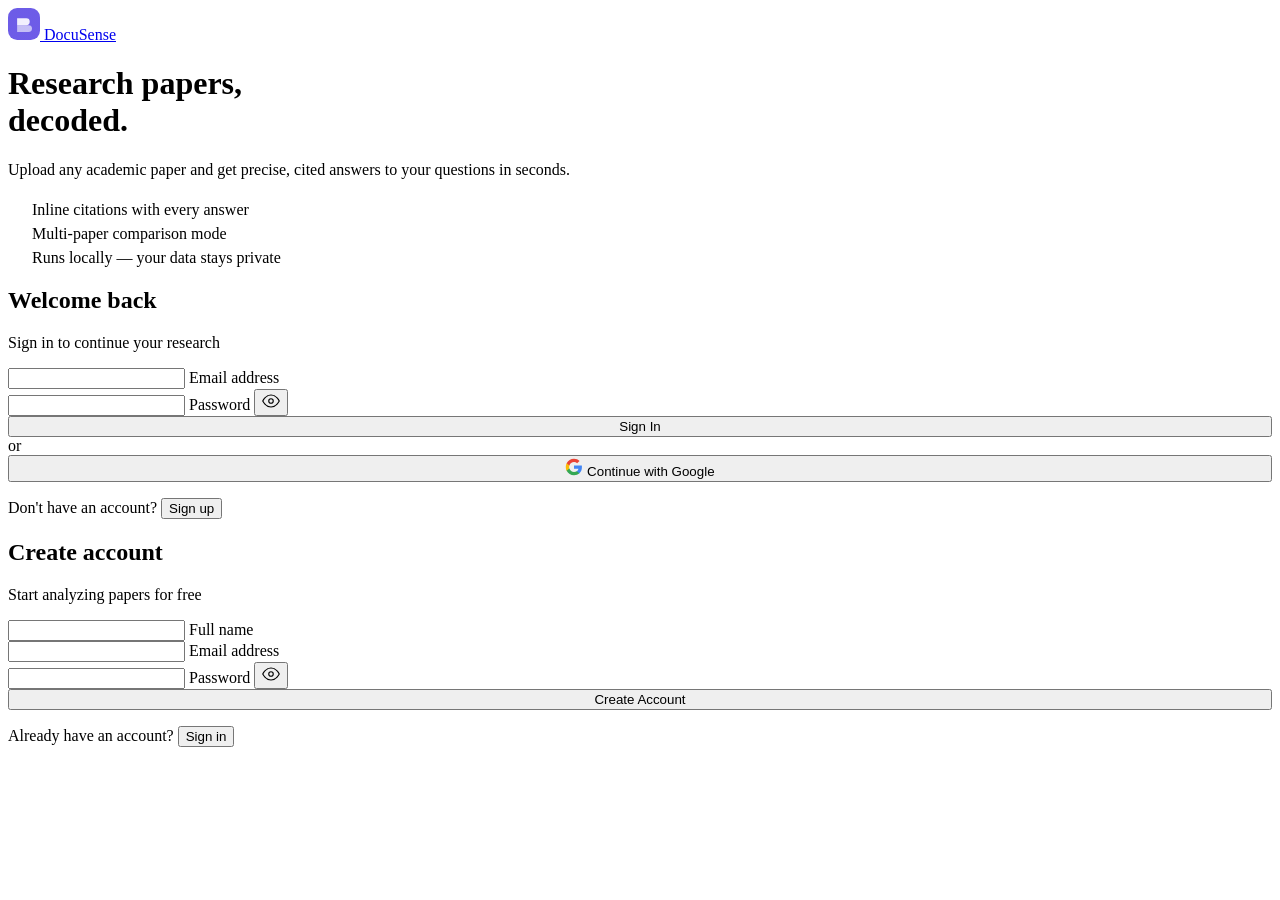
==== docusense/web/auth.html @ 53594f13 "feat: premium Apple-inspired web UI replacing Gradio - Landing page: hero with gradient orbs, featur" ====
<!DOCTYPE html>
<html lang="en">
<head>
  <meta charset="UTF-8">
  <meta name="viewport" content="width=device-width, initial-scale=1.0">
  <title>DocuSense — Sign In</title>
  <link rel="preconnect" href="https://fonts.googleapis.com">
  <link rel="preconnect" href="https://fonts.gstatic.com" crossorigin>
  <link href="https://fonts.googleapis.com/css2?family=Inter:wght@400;500;600;700;800&display=swap" rel="stylesheet">
  <link rel="stylesheet" href="/static/css/design-system.css">
  <link rel="stylesheet" href="/static/css/auth.css">
</head>
<body>

  <div class="auth">
    <!-- Left: Branding Panel -->
    <div class="auth__brand">
      <div class="auth__brand-bg" aria-hidden="true">
        <div class="auth__orb auth__orb--1"></div>
        <div class="auth__orb auth__orb--2"></div>
      </div>
      <div class="auth__brand-content">
        <a href="/static/index.html" class="auth__logo">
          <svg width="32" height="32" viewBox="0 0 28 28" fill="none" aria-hidden="true">
            <rect width="28" height="28" rx="8" fill="url(#lg)"/>
            <path d="M8 9h8a3 3 0 013 3v0a3 3 0 01-3 3H8V9z" fill="white" opacity="0.9"/>
            <path d="M8 15h10a3 3 0 013 3v0a3 3 0 01-3 3H8v-6z" fill="white" opacity="0.6"/>
            <defs><linearGradient id="lg" x1="0" y1="0" x2="28" y2="28"><stop stop-color="#6c5ce7"/><stop offset="1" stop-color="#a855f7"/></linearGradient></defs>
          </svg>
          DocuSense
        </a>
        <div class="auth__brand-hero">
          <h1>Research papers,<br><span class="gradient-text">decoded.</span></h1>
          <p>Upload any academic paper and get precise, cited answers to your questions in seconds.</p>
        </div>
        <div class="auth__brand-features">
          <div class="auth__feature">
            <svg width="20" height="20" viewBox="0 0 24 24" fill="none" stroke="var(--success)" stroke-width="2"><polyline points="20 6 9 17 4 12"/></svg>
            <span>Inline citations with every answer</span>
          </div>
          <div class="auth__feature">
            <svg width="20" height="20" viewBox="0 0 24 24" fill="none" stroke="var(--success)" stroke-width="2"><polyline points="20 6 9 17 4 12"/></svg>
            <span>Multi-paper comparison mode</span>
          </div>
          <div class="auth__feature">
            <svg width="20" height="20" viewBox="0 0 24 24" fill="none" stroke="var(--success)" stroke-width="2"><polyline points="20 6 9 17 4 12"/></svg>
            <span>Runs locally — your data stays private</span>
          </div>
        </div>
      </div>
    </div>

    <!-- Right: Form Panel -->
    <div class="auth__form-panel">
      <div class="auth__form-wrapper">

        <!-- Login Form -->
        <div class="auth__card" id="login-card">
          <h2>Welcome back</h2>
          <p class="auth__subtitle">Sign in to continue your research</p>

          <form id="login-form" class="auth__form" novalidate>
            <div class="input-group">
              <input type="email" id="login-email" placeholder=" " required autocomplete="email" aria-label="Email address">
              <label for="login-email">Email address</label>
            </div>

            <div class="input-group">
              <input type="password" id="login-password" placeholder=" " required autocomplete="current-password" aria-label="Password">
              <label for="login-password">Password</label>
              <button type="button" class="input-toggle" id="toggle-login-pw" aria-label="Show password">
                <svg width="18" height="18" viewBox="0 0 24 24" fill="none" stroke="currentColor" stroke-width="1.5"><path d="M1 12s4-8 11-8 11 8 11 8-4 8-11 8S1 12 1 12z"/><circle cx="12" cy="12" r="3"/></svg>
              </button>
            </div>

            <button type="submit" class="btn btn-primary btn-lg auth__submit" style="width:100%">
              <span class="auth__submit-text">Sign In</span>
              <div class="auth__spinner" aria-hidden="true"></div>
            </button>
          </form>

          <div class="auth__divider"><span>or</span></div>

          <button class="btn btn-secondary auth__social" style="width:100%">
            <svg width="18" height="18" viewBox="0 0 24 24"><path d="M22.56 12.25c0-.78-.07-1.53-.2-2.25H12v4.26h5.92a5.06 5.06 0 01-2.2 3.32v2.77h3.57c2.08-1.92 3.28-4.74 3.28-8.1z" fill="#4285F4"/><path d="M12 23c2.97 0 5.46-.98 7.28-2.66l-3.57-2.77c-.98.66-2.23 1.06-3.71 1.06-2.86 0-5.29-1.93-6.16-4.53H2.18v2.84C3.99 20.53 7.7 23 12 23z" fill="#34A853"/><path d="M5.84 14.09c-.22-.66-.35-1.36-.35-2.09s.13-1.43.35-2.09V7.07H2.18C1.43 8.55 1 10.22 1 12s.43 3.45 1.18 4.93l2.85-2.22.81-.62z" fill="#FBBC05"/><path d="M12 5.38c1.62 0 3.06.56 4.21 1.64l3.15-3.15C17.45 2.09 14.97 1 12 1 7.7 1 3.99 3.47 2.18 7.07l3.66 2.84c.87-2.6 3.3-4.53 6.16-4.53z" fill="#EA4335"/></svg>
            Continue with Google
          </button>

          <p class="auth__switch">
            Don't have an account? <button type="button" id="show-signup" class="auth__switch-btn">Sign up</button>
          </p>
        </div>

        <!-- Signup Form -->
        <div class="auth__card auth__card--hidden" id="signup-card">
          <h2>Create account</h2>
          <p class="auth__subtitle">Start analyzing papers for free</p>

          <form id="signup-form" class="auth__form" novalidate>
            <div class="input-group">
              <input type="text" id="signup-name" placeholder=" " required autocomplete="name" aria-label="Full name">
              <label for="signup-name">Full name</label>
            </div>

            <div class="input-group">
              <input type="email" id="signup-email" placeholder=" " required autocomplete="email" aria-label="Email address">
              <label for="signup-email">Email address</label>
            </div>

            <div class="input-group">
              <input type="password" id="signup-password" placeholder=" " required minlength="8" autocomplete="new-password" aria-label="Password">
              <label for="signup-password">Password</label>
              <button type="button" class="input-toggle" id="toggle-signup-pw" aria-label="Show password">
                <svg width="18" height="18" viewBox="0 0 24 24" fill="none" stroke="currentColor" stroke-width="1.5"><path d="M1 12s4-8 11-8 11 8 11 8-4 8-11 8S1 12 1 12z"/><circle cx="12" cy="12" r="3"/></svg>
              </button>
            </div>

            <button type="submit" class="btn btn-primary btn-lg auth__submit" style="width:100%">
              <span class="auth__submit-text">Create Account</span>
              <div class="auth__spinner" aria-hidden="true"></div>
            </button>
          </form>

          <p class="auth__switch">
            Already have an account? <button type="button" id="show-login" class="auth__switch-btn">Sign in</button>
          </p>
        </div>

      </div>
    </div>
  </div>

  <script>
    // Toggle between login/signup
    const loginCard = document.getElementById('login-card');
    const signupCard = document.getElementById('signup-card');

    document.getElementById('show-signup')?.addEventListener('click', () => {
      loginCard.classList.add('auth__card--hidden');
      signupCard.classList.remove('auth__card--hidden');
    });

    document.getElementById('show-login')?.addEventListener('click', () => {
      signupCard.classList.add('auth__card--hidden');
      loginCard.classList.remove('auth__card--hidden');
    });

    // Check URL hash
    if (window.location.hash === '#signup') {
      loginCard.classList.add('auth__card--hidden');
      signupCard.classList.remove('auth__card--hidden');
    }

    // Password toggle
    document.querySelectorAll('.input-toggle').forEach(btn => {
      btn.addEventListener('click', () => {
        const input = btn.previousElementSibling;
        if (!input) return;
        const show = input.type === 'password';
        input.type = show ? 'text' : 'password';
        btn.setAttribute('aria-label', show ? 'Hide password' : 'Show password');
      });
    });

    // Form submit → redirect to chat (no real auth for demo)
    document.querySelectorAll('.auth__form').forEach(form => {
      form.addEventListener('submit', (e) => {
        e.preventDefault();
        const btn = form.querySelector('.auth__submit');
        btn.classList.add('loading');
        setTimeout(() => {
          window.location.href = '/static/chat.html';
        }, 800);
      });
    });
  </script>
</body>
</html>
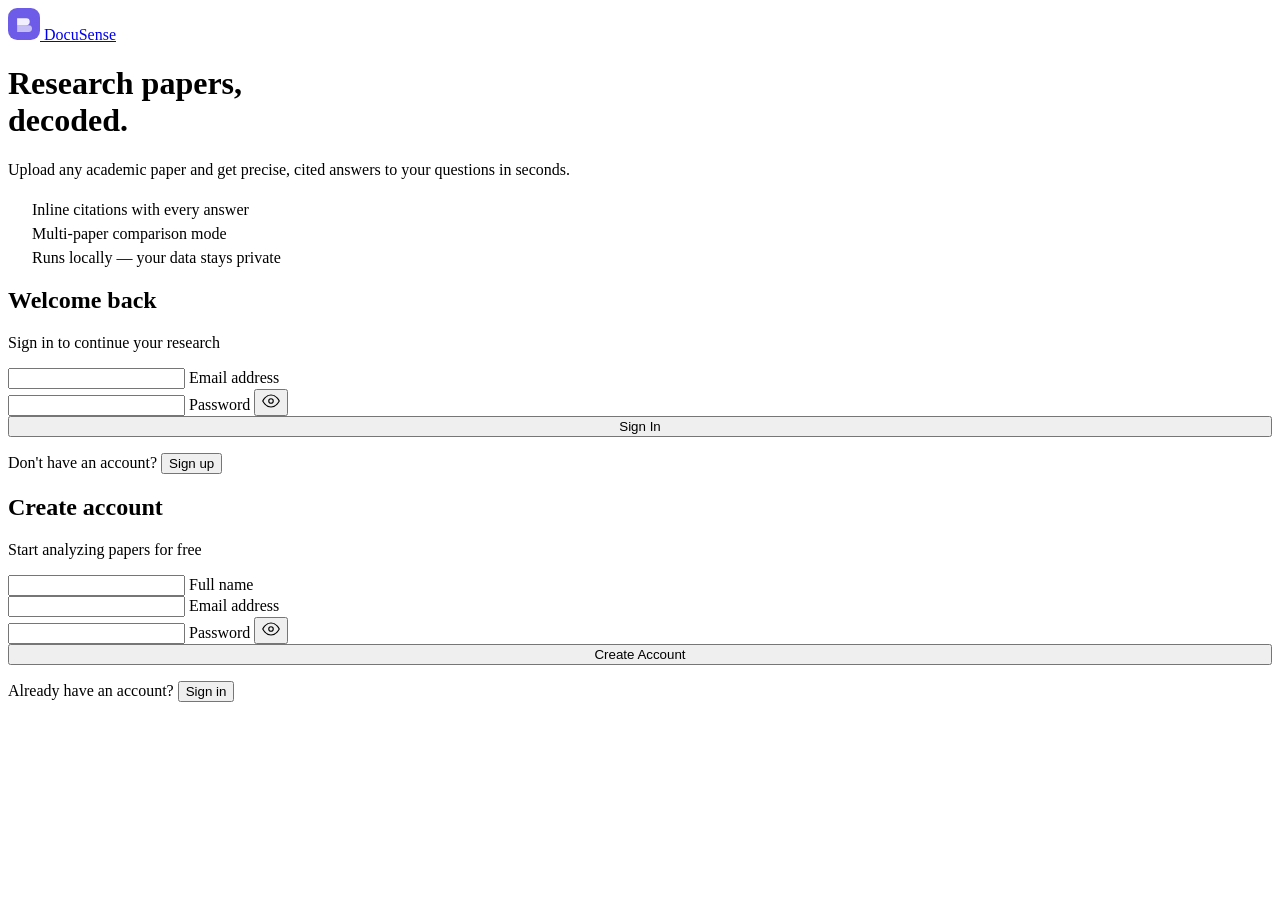
==== commit 90501931: "feat: add authentication and per-user data isolation The login page was a mockup that animated a but" ====
--- a/docusense/web/auth.html
+++ b/docusense/web/auth.html
@@ -73,19 +73,14 @@
               </button>
             </div>
 
+            <p class="auth__error" id="login-error" role="alert" hidden></p>
+
             <button type="submit" class="btn btn-primary btn-lg auth__submit" style="width:100%">
               <span class="auth__submit-text">Sign In</span>
               <div class="auth__spinner" aria-hidden="true"></div>
             </button>
           </form>
 
-          <div class="auth__divider"><span>or</span></div>
-
-          <button class="btn btn-secondary auth__social" style="width:100%">
-            <svg width="18" height="18" viewBox="0 0 24 24"><path d="M22.56 12.25c0-.78-.07-1.53-.2-2.25H12v4.26h5.92a5.06 5.06 0 01-2.2 3.32v2.77h3.57c2.08-1.92 3.28-4.74 3.28-8.1z" fill="#4285F4"/><path d="M12 23c2.97 0 5.46-.98 7.28-2.66l-3.57-2.77c-.98.66-2.23 1.06-3.71 1.06-2.86 0-5.29-1.93-6.16-4.53H2.18v2.84C3.99 20.53 7.7 23 12 23z" fill="#34A853"/><path d="M5.84 14.09c-.22-.66-.35-1.36-.35-2.09s.13-1.43.35-2.09V7.07H2.18C1.43 8.55 1 10.22 1 12s.43 3.45 1.18 4.93l2.85-2.22.81-.62z" fill="#FBBC05"/><path d="M12 5.38c1.62 0 3.06.56 4.21 1.64l3.15-3.15C17.45 2.09 14.97 1 12 1 7.7 1 3.99 3.47 2.18 7.07l3.66 2.84c.87-2.6 3.3-4.53 6.16-4.53z" fill="#EA4335"/></svg>
-            Continue with Google
-          </button>
-
           <p class="auth__switch">
             Don't have an account? <button type="button" id="show-signup" class="auth__switch-btn">Sign up</button>
           </p>
@@ -115,6 +110,8 @@
               </button>
             </div>
 
+            <p class="auth__error" id="signup-error" role="alert" hidden></p>
+
             <button type="submit" class="btn btn-primary btn-lg auth__submit" style="width:100%">
               <span class="auth__submit-text">Create Account</span>
               <div class="auth__spinner" aria-hidden="true"></div>
@@ -130,8 +127,13 @@
     </div>
   </div>
 
+  <script src="/static/js/api.js"></script>
   <script>
-    // Toggle between login/signup
+    // Already signed in? Skip straight to the app.
+    if (API.isAuthenticated()) {
+      window.location.replace('/static/chat.html');
+    }
+
     const loginCard = document.getElementById('login-card');
     const signupCard = document.getElementById('signup-card');
 
@@ -145,13 +147,12 @@
       loginCard.classList.remove('auth__card--hidden');
     });
 
-    // Check URL hash
     if (window.location.hash === '#signup') {
       loginCard.classList.add('auth__card--hidden');
       signupCard.classList.remove('auth__card--hidden');
     }
 
-    // Password toggle
+    // Password visibility toggle
     document.querySelectorAll('.input-toggle').forEach(btn => {
       btn.addEventListener('click', () => {
         const input = btn.previousElementSibling;
@@ -162,16 +163,61 @@
       });
     });
 
-    // Form submit → redirect to chat (no real auth for demo)
-    document.querySelectorAll('.auth__form').forEach(form => {
-      form.addEventListener('submit', (e) => {
+    function showError(el, message) {
+      el.textContent = message;
+      el.hidden = false;
+    }
+
+    function clearError(el) {
+      el.textContent = '';
+      el.hidden = true;
+    }
+
+    /**
+     * Wire a form to an auth call, handling the loading and error states.
+     * `submit` returns a promise; on success we land in the app.
+     */
+    function wireForm(formId, errorId, submit) {
+      const form = document.getElementById(formId);
+      const errorEl = document.getElementById(errorId);
+      if (!form) return;
+
+      form.addEventListener('submit', async (e) => {
         e.preventDefault();
+        clearError(errorEl);
+
         const btn = form.querySelector('.auth__submit');
         btn.classList.add('loading');
-        setTimeout(() => {
+        btn.disabled = true;
+
+        try {
+          await submit();
           window.location.href = '/static/chat.html';
-        }, 800);
+        } catch (err) {
+          showError(errorEl, err.message || 'Something went wrong. Please try again.');
+          btn.classList.remove('loading');
+          btn.disabled = false;
+        }
       });
+    }
+
+    wireForm('login-form', 'login-error', () =>
+      API.login(
+        document.getElementById('login-email').value.trim(),
+        document.getElementById('login-password').value
+      )
+    );
+
+    wireForm('signup-form', 'signup-error', () => {
+      const password = document.getElementById('signup-password').value;
+      if (password.length < 8) {
+        return Promise.reject(new Error('Password must be at least 8 characters'));
+      }
+      return API.register(
+        document.getElementById('signup-email').value.trim(),
+        password,
+        document.getElementById('signup-name').value.trim()
+      );
     });
   </script>
 </body>
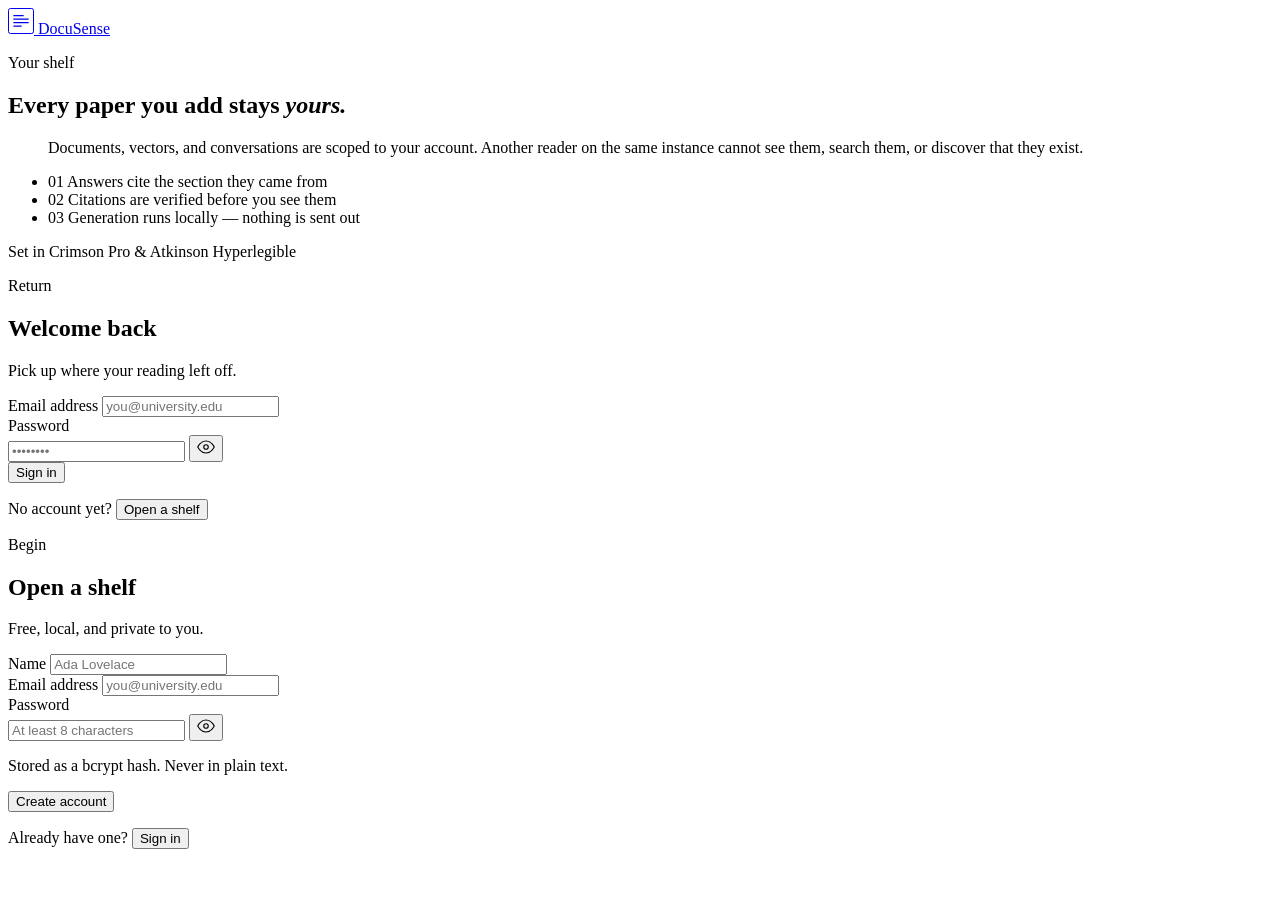
==== commit 20d09717: "feat(ui): redesign the interface as an academic reading room The old UI was the default AI-SaaS look" ====
--- a/docusense/web/auth.html
+++ b/docusense/web/auth.html
@@ -3,128 +3,147 @@
 <head>
   <meta charset="UTF-8">
   <meta name="viewport" content="width=device-width, initial-scale=1.0">
-  <title>DocuSense — Sign In</title>
+  <title>Sign in — DocuSense</title>
+
   <link rel="preconnect" href="https://fonts.googleapis.com">
   <link rel="preconnect" href="https://fonts.gstatic.com" crossorigin>
-  <link href="https://fonts.googleapis.com/css2?family=Inter:wght@400;500;600;700;800&display=swap" rel="stylesheet">
+  <link href="https://fonts.googleapis.com/css2?family=Atkinson+Hyperlegible:wght@400;700&family=Crimson+Pro:ital,wght@0,300;0,400;0,500;0,600;1,400&display=swap" rel="stylesheet">
   <link rel="stylesheet" href="/static/css/design-system.css">
   <link rel="stylesheet" href="/static/css/auth.css">
 </head>
-<body>
+<body class="auth-body">
 
   <div class="auth">
-    <!-- Left: Branding Panel -->
-    <div class="auth__brand">
-      <div class="auth__brand-bg" aria-hidden="true">
-        <div class="auth__orb auth__orb--1"></div>
-        <div class="auth__orb auth__orb--2"></div>
+
+    <!-- ══ Left: the reading room ══════════════════════════════ -->
+    <aside class="auth__aside">
+      <a href="/" class="wordmark auth__brand">
+        <span class="wordmark__mark" aria-hidden="true">
+          <svg width="26" height="26" viewBox="0 0 26 26" fill="none">
+            <rect x="0.5" y="0.5" width="25" height="25" rx="2" stroke="currentColor" stroke-width="1"/>
+            <path d="M6 7.5h9M6 11h14M6 14.5h14M6 18h7" stroke="currentColor" stroke-width="1.25" stroke-linecap="square"/>
+            <path d="M15.5 17.5l4.5-4.5" stroke="var(--gold)" stroke-width="1.5" stroke-linecap="square"/>
+          </svg>
+        </span>
+        <span class="wordmark__text">DocuSense</span>
+      </a>
+
+      <div class="auth__aside-body">
+        <p class="eyebrow">Your shelf</p>
+        <h1 class="auth__headline">
+          Every paper you add stays <em>yours.</em>
+        </h1>
+
+        <blockquote class="auth__quote">
+          <p>
+            Documents, vectors, and conversations are scoped to your account.
+            Another reader on the same instance cannot see them, search them,
+            or discover that they exist.
+          </p>
+        </blockquote>
+
+        <ul class="auth__facts">
+          <li><span class="folio">01</span> Answers cite the section they came from</li>
+          <li><span class="folio">02</span> Citations are verified before you see them</li>
+          <li><span class="folio">03</span> Generation runs locally — nothing is sent out</li>
+        </ul>
       </div>
-      <div class="auth__brand-content">
-        <a href="/static/index.html" class="auth__logo">
-          <svg width="32" height="32" viewBox="0 0 28 28" fill="none" aria-hidden="true">
-            <rect width="28" height="28" rx="8" fill="url(#lg)"/>
-            <path d="M8 9h8a3 3 0 013 3v0a3 3 0 01-3 3H8V9z" fill="white" opacity="0.9"/>
-            <path d="M8 15h10a3 3 0 013 3v0a3 3 0 01-3 3H8v-6z" fill="white" opacity="0.6"/>
-            <defs><linearGradient id="lg" x1="0" y1="0" x2="28" y2="28"><stop stop-color="#6c5ce7"/><stop offset="1" stop-color="#a855f7"/></linearGradient></defs>
-          </svg>
-          DocuSense
-        </a>
-        <div class="auth__brand-hero">
-          <h1>Research papers,<br><span class="gradient-text">decoded.</span></h1>
-          <p>Upload any academic paper and get precise, cited answers to your questions in seconds.</p>
-        </div>
-        <div class="auth__brand-features">
-          <div class="auth__feature">
-            <svg width="20" height="20" viewBox="0 0 24 24" fill="none" stroke="var(--success)" stroke-width="2"><polyline points="20 6 9 17 4 12"/></svg>
-            <span>Inline citations with every answer</span>
-          </div>
-          <div class="auth__feature">
-            <svg width="20" height="20" viewBox="0 0 24 24" fill="none" stroke="var(--success)" stroke-width="2"><polyline points="20 6 9 17 4 12"/></svg>
-            <span>Multi-paper comparison mode</span>
-          </div>
-          <div class="auth__feature">
-            <svg width="20" height="20" viewBox="0 0 24 24" fill="none" stroke="var(--success)" stroke-width="2"><polyline points="20 6 9 17 4 12"/></svg>
-            <span>Runs locally — your data stays private</span>
-          </div>
-        </div>
-      </div>
-    </div>
-
-    <!-- Right: Form Panel -->
-    <div class="auth__form-panel">
-      <div class="auth__form-wrapper">
-
-        <!-- Login Form -->
-        <div class="auth__card" id="login-card">
-          <h2>Welcome back</h2>
-          <p class="auth__subtitle">Sign in to continue your research</p>
+
+      <p class="auth__foot folio">Set in Crimson Pro &amp; Atkinson Hyperlegible</p>
+    </aside>
+
+    <!-- ══ Right: the card ════════════════════════════════════ -->
+    <main class="auth__main">
+      <div class="auth__panel">
+
+        <!-- Sign in -->
+        <section class="auth__card" id="login-card" aria-labelledby="login-heading">
+          <p class="eyebrow">Return</p>
+          <h2 id="login-heading" class="auth__title">Welcome back</h2>
+          <p class="auth__sub">Pick up where your reading left off.</p>
 
           <form id="login-form" class="auth__form" novalidate>
-            <div class="input-group">
-              <input type="email" id="login-email" placeholder=" " required autocomplete="email" aria-label="Email address">
+            <div class="field">
               <label for="login-email">Email address</label>
-            </div>
-
-            <div class="input-group">
-              <input type="password" id="login-password" placeholder=" " required autocomplete="current-password" aria-label="Password">
+              <input type="email" id="login-email" required autocomplete="email"
+                     placeholder="you@university.edu">
+            </div>
+
+            <div class="field">
               <label for="login-password">Password</label>
-              <button type="button" class="input-toggle" id="toggle-login-pw" aria-label="Show password">
-                <svg width="18" height="18" viewBox="0 0 24 24" fill="none" stroke="currentColor" stroke-width="1.5"><path d="M1 12s4-8 11-8 11 8 11 8-4 8-11 8S1 12 1 12z"/><circle cx="12" cy="12" r="3"/></svg>
-              </button>
+              <div class="field__wrap">
+                <input type="password" id="login-password" required
+                       autocomplete="current-password" placeholder="••••••••">
+                <button type="button" class="input-toggle" aria-label="Show password">
+                  <svg width="18" height="18" viewBox="0 0 24 24" fill="none" stroke="currentColor" stroke-width="1.5" aria-hidden="true">
+                    <path d="M1 12s4-8 11-8 11 8 11 8-4 8-11 8S1 12 1 12z"/><circle cx="12" cy="12" r="3"/>
+                  </svg>
+                </button>
+              </div>
             </div>
 
             <p class="auth__error" id="login-error" role="alert" hidden></p>
 
-            <button type="submit" class="btn btn-primary btn-lg auth__submit" style="width:100%">
-              <span class="auth__submit-text">Sign In</span>
-              <div class="auth__spinner" aria-hidden="true"></div>
+            <button type="submit" class="btn btn-primary btn-lg auth__submit">
+              <span class="auth__submit-text">Sign in</span>
+              <span class="auth__spinner" aria-hidden="true"></span>
             </button>
           </form>
 
           <p class="auth__switch">
-            Don't have an account? <button type="button" id="show-signup" class="auth__switch-btn">Sign up</button>
+            No account yet?
+            <button type="button" id="show-signup" class="rule-link auth__switch-btn">Open a shelf</button>
           </p>
-        </div>
-
-        <!-- Signup Form -->
-        <div class="auth__card auth__card--hidden" id="signup-card">
-          <h2>Create account</h2>
-          <p class="auth__subtitle">Start analyzing papers for free</p>
+        </section>
+
+        <!-- Register -->
+        <section class="auth__card auth__card--hidden" id="signup-card" aria-labelledby="signup-heading">
+          <p class="eyebrow">Begin</p>
+          <h2 id="signup-heading" class="auth__title">Open a shelf</h2>
+          <p class="auth__sub">Free, local, and private to you.</p>
 
           <form id="signup-form" class="auth__form" novalidate>
-            <div class="input-group">
-              <input type="text" id="signup-name" placeholder=" " required autocomplete="name" aria-label="Full name">
-              <label for="signup-name">Full name</label>
-            </div>
-
-            <div class="input-group">
-              <input type="email" id="signup-email" placeholder=" " required autocomplete="email" aria-label="Email address">
+            <div class="field">
+              <label for="signup-name">Name</label>
+              <input type="text" id="signup-name" autocomplete="name" placeholder="Ada Lovelace">
+            </div>
+
+            <div class="field">
               <label for="signup-email">Email address</label>
-            </div>
-
-            <div class="input-group">
-              <input type="password" id="signup-password" placeholder=" " required minlength="8" autocomplete="new-password" aria-label="Password">
+              <input type="email" id="signup-email" required autocomplete="email"
+                     placeholder="you@university.edu">
+            </div>
+
+            <div class="field">
               <label for="signup-password">Password</label>
-              <button type="button" class="input-toggle" id="toggle-signup-pw" aria-label="Show password">
-                <svg width="18" height="18" viewBox="0 0 24 24" fill="none" stroke="currentColor" stroke-width="1.5"><path d="M1 12s4-8 11-8 11 8 11 8-4 8-11 8S1 12 1 12z"/><circle cx="12" cy="12" r="3"/></svg>
-              </button>
+              <div class="field__wrap">
+                <input type="password" id="signup-password" required minlength="8"
+                       autocomplete="new-password" placeholder="At least 8 characters">
+                <button type="button" class="input-toggle" aria-label="Show password">
+                  <svg width="18" height="18" viewBox="0 0 24 24" fill="none" stroke="currentColor" stroke-width="1.5" aria-hidden="true">
+                    <path d="M1 12s4-8 11-8 11 8 11 8-4 8-11 8S1 12 1 12z"/><circle cx="12" cy="12" r="3"/>
+                  </svg>
+                </button>
+              </div>
+              <p class="field__hint">Stored as a bcrypt hash. Never in plain text.</p>
             </div>
 
             <p class="auth__error" id="signup-error" role="alert" hidden></p>
 
-            <button type="submit" class="btn btn-primary btn-lg auth__submit" style="width:100%">
-              <span class="auth__submit-text">Create Account</span>
-              <div class="auth__spinner" aria-hidden="true"></div>
+            <button type="submit" class="btn btn-primary btn-lg auth__submit">
+              <span class="auth__submit-text">Create account</span>
+              <span class="auth__spinner" aria-hidden="true"></span>
             </button>
           </form>
 
           <p class="auth__switch">
-            Already have an account? <button type="button" id="show-login" class="auth__switch-btn">Sign in</button>
+            Already have one?
+            <button type="button" id="show-login" class="rule-link auth__switch-btn">Sign in</button>
           </p>
-        </div>
+        </section>
 
       </div>
-    </div>
+    </main>
   </div>
 
   <script src="/static/js/api.js"></script>
@@ -137,14 +156,22 @@
     const loginCard = document.getElementById('login-card');
     const signupCard = document.getElementById('signup-card');
 
+    /** Swap the visible card and move focus to its first field. */
+    function showCard(toShow, toHide) {
+      toHide.classList.add('auth__card--hidden');
+      toShow.classList.remove('auth__card--hidden');
+      const first = toShow.querySelector('input');
+      if (first) first.focus();
+    }
+
     document.getElementById('show-signup')?.addEventListener('click', () => {
-      loginCard.classList.add('auth__card--hidden');
-      signupCard.classList.remove('auth__card--hidden');
+      showCard(signupCard, loginCard);
+      history.replaceState(null, '', '#signup');
     });
 
     document.getElementById('show-login')?.addEventListener('click', () => {
-      signupCard.classList.add('auth__card--hidden');
-      loginCard.classList.remove('auth__card--hidden');
+      showCard(loginCard, signupCard);
+      history.replaceState(null, '', ' ');
     });
 
     if (window.location.hash === '#signup') {
@@ -152,7 +179,7 @@
       signupCard.classList.remove('auth__card--hidden');
     }
 
-    // Password visibility toggle
+    // Password visibility
     document.querySelectorAll('.input-toggle').forEach(btn => {
       btn.addEventListener('click', () => {
         const input = btn.previousElementSibling;
@@ -160,6 +187,7 @@
         const show = input.type === 'password';
         input.type = show ? 'text' : 'password';
         btn.setAttribute('aria-label', show ? 'Hide password' : 'Show password');
+        btn.classList.toggle('is-on', show);
       });
     });
 
@@ -174,7 +202,7 @@
     }
 
     /**
-     * Wire a form to an auth call, handling the loading and error states.
+     * Wire a form to an auth call, handling loading and error states.
      * `submit` returns a promise; on success we land in the app.
      */
     function wireForm(formId, errorId, submit) {
@@ -187,7 +215,7 @@
         clearError(errorEl);
 
         const btn = form.querySelector('.auth__submit');
-        btn.classList.add('loading');
+        btn.classList.add('is-loading');
         btn.disabled = true;
 
         try {
@@ -195,7 +223,7 @@
           window.location.href = '/static/chat.html';
         } catch (err) {
           showError(errorEl, err.message || 'Something went wrong. Please try again.');
-          btn.classList.remove('loading');
+          btn.classList.remove('is-loading');
           btn.disabled = false;
         }
       });
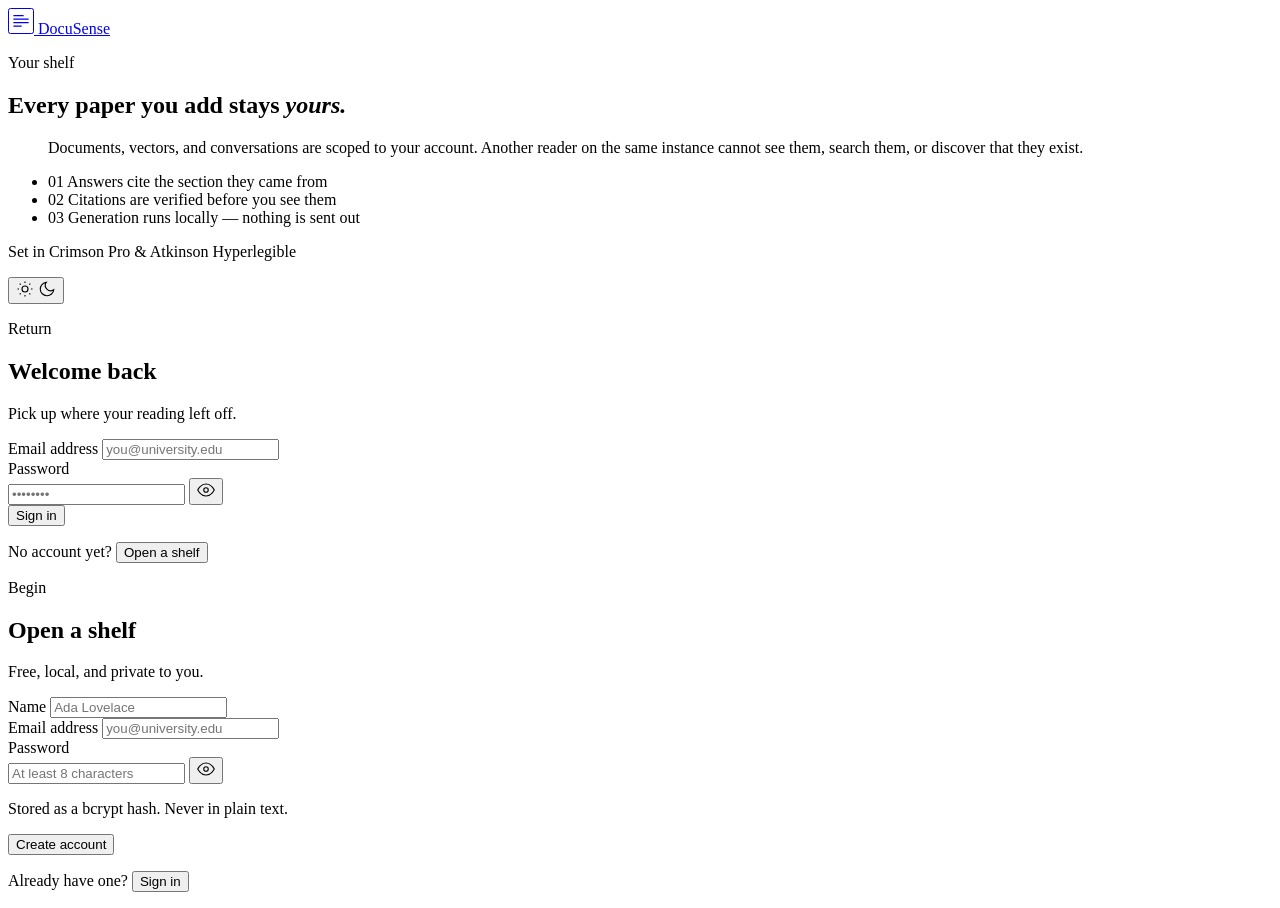
==== commit 8a53826e: "fix(web): one theme toggle on every page, and a landing page that knows you The light/dark toggle li" ====
--- a/docusense/web/auth.html
+++ b/docusense/web/auth.html
@@ -8,8 +8,9 @@
   <link rel="preconnect" href="https://fonts.googleapis.com">
   <link rel="preconnect" href="https://fonts.gstatic.com" crossorigin>
   <link href="https://fonts.googleapis.com/css2?family=Atkinson+Hyperlegible:wght@400;700&family=Crimson+Pro:ital,wght@0,300;0,400;0,500;0,600;1,400&display=swap" rel="stylesheet">
-  <link rel="stylesheet" href="/static/css/design-system.css">
-  <link rel="stylesheet" href="/static/css/auth.css">
+  <link rel="stylesheet" href="/static/css/design-system.css?v=2">
+  <link rel="stylesheet" href="/static/css/auth.css?v=2">
+  <script src="/static/js/theme.js?v=2"></script>
 </head>
 <body class="auth-body">
 
@@ -45,7 +46,8 @@
         <ul class="auth__facts">
           <li><span class="folio">01</span> Answers cite the section they came from</li>
           <li><span class="folio">02</span> Citations are verified before you see them</li>
-          <li><span class="folio">03</span> Generation runs locally — nothing is sent out</li>
+          <li><span class="folio">03</span> <span data-local-claim
+              data-hosted-claim="Answers are written by a hosted model, so your text is sent to it">Generation runs locally — nothing is sent out</span></li>
         </ul>
       </div>
 
@@ -54,6 +56,16 @@
 
     <!-- ══ Right: the card ════════════════════════════════════ -->
     <main class="auth__main">
+      <div class="auth__corner">
+        <button type="button" class="btn btn-icon theme-toggle" data-theme-toggle aria-label="Switch theme">
+          <svg class="icon-sun" width="18" height="18" viewBox="0 0 24 24" fill="none" stroke="currentColor" stroke-width="1.5" aria-hidden="true">
+            <circle cx="12" cy="12" r="4"/><path d="M12 2v2M12 20v2M4.9 4.9l1.4 1.4M17.7 17.7l1.4 1.4M2 12h2M20 12h2M4.9 19.1l1.4-1.4M17.7 6.3l1.4-1.4"/>
+          </svg>
+          <svg class="icon-moon" width="18" height="18" viewBox="0 0 24 24" fill="none" stroke="currentColor" stroke-width="1.5" aria-hidden="true">
+            <path d="M21 12.8A9 9 0 1111.2 3a7 7 0 009.8 9.8z"/>
+          </svg>
+        </button>
+      </div>
       <div class="auth__panel">
 
         <!-- Sign in -->
@@ -100,7 +112,8 @@
         <section class="auth__card auth__card--hidden" id="signup-card" aria-labelledby="signup-heading">
           <p class="eyebrow">Begin</p>
           <h2 id="signup-heading" class="auth__title">Open a shelf</h2>
-          <p class="auth__sub">Free, local, and private to you.</p>
+          <p class="auth__sub"><span data-local-claim
+              data-hosted-claim="Free to try. A public demo — see the notes on the home page.">Free, local, and private to you.</span></p>
 
           <form id="signup-form" class="auth__form" novalidate>
             <div class="field">
@@ -146,7 +159,7 @@
     </main>
   </div>
 
-  <script src="/static/js/api.js"></script>
+  <script src="/static/js/api.js?v=2"></script>
   <script>
     // Already signed in? Skip straight to the app.
     if (API.isAuthenticated()) {
@@ -248,5 +261,24 @@
       );
     });
   </script>
+
+  <!-- The three statements above about local generation are true of a local
+       install and false of a deployment using a hosted model, so they are
+       corrected from /api/health rather than left to mislead. Failing to
+       reach it leaves the local wording in place, which is the wording that
+       is correct for anyone running this themselves. -->
+  <script>
+    (async () => {
+      try {
+        const r = await fetch('/api/health');
+        if (!r.ok) return;
+        const { generation } = await r.json();
+        if (generation !== 'hosted') return;
+        document.querySelectorAll('[data-local-claim]').forEach((el) => {
+          el.textContent = el.dataset.hostedClaim;
+        });
+      } catch { /* leave the local wording */ }
+    })();
+  </script>
 </body>
 </html>
